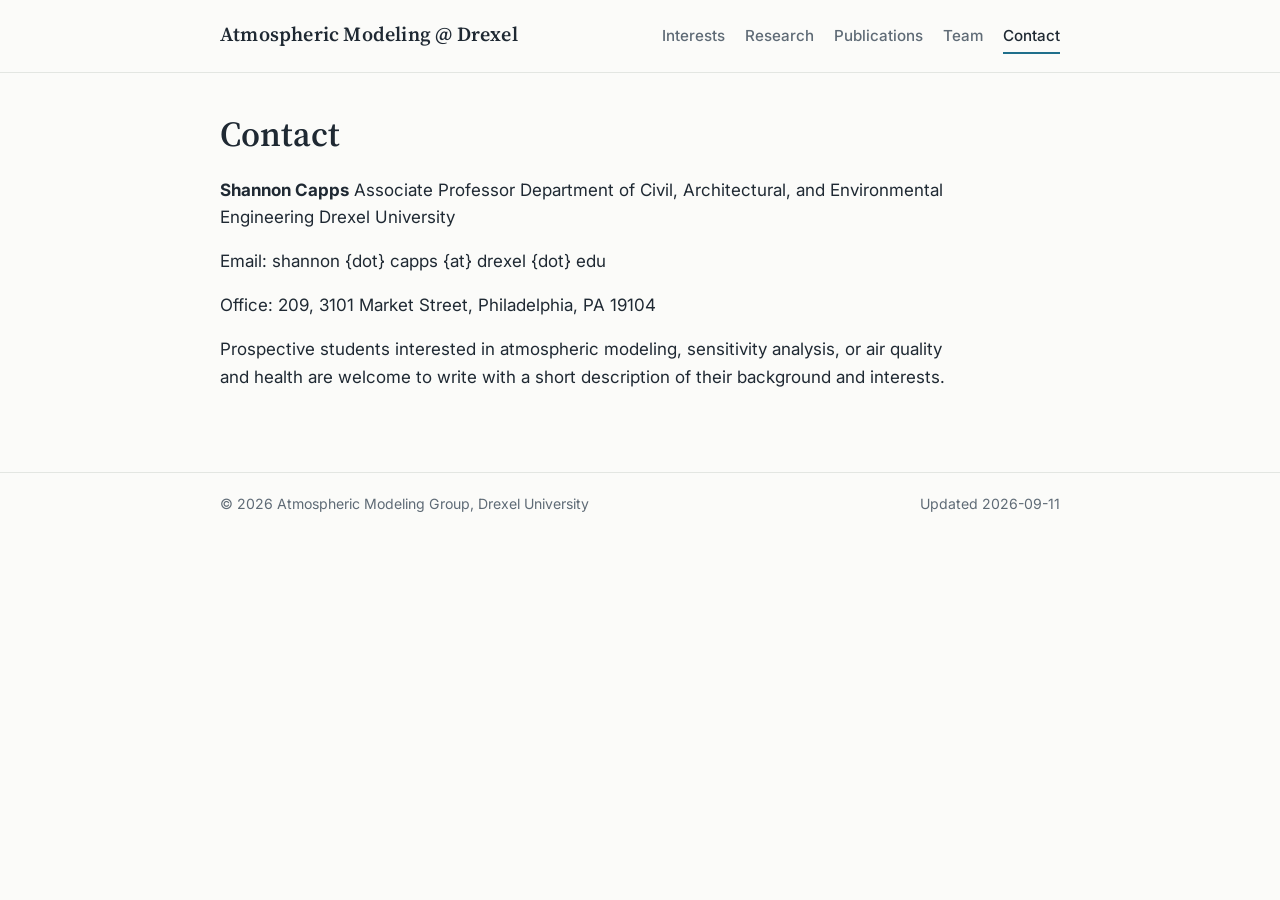
==== docs/contact.html @ 32617deb "Initial site generated from the academic vault" ====
<!doctype html>
<html lang="en">
<head>
<meta charset="utf-8">
<meta name="viewport" content="width=device-width, initial-scale=1">
<title>Contact · Atmospheric Modeling @ Drexel</title>
<meta name="description" content="Mathematical representations of Earth&#x27;s atmosphere, built to inform environmental decisions.">
<link rel="preconnect" href="https://fonts.googleapis.com">
<link href="https://fonts.googleapis.com/css2?family=Source+Serif+4:opsz,wght@8..60,400;8..60,600&family=Inter:wght@400;500;600&display=swap" rel="stylesheet">
<style>
:root {
  --bg: #fbfbf9;
  --fg: #1f2933;
  --muted: #5f6b76;
  --line: #e3e6e2;
  --accent: #1f6f8b;        /* deep sky */
  --accent-soft: #e6f1f5;
  --card: #ffffff;
  --serif: "Source Serif 4", Georgia, "Times New Roman", serif;
  --sans: "Inter", system-ui, -apple-system, "Segoe UI", Helvetica, Arial, sans-serif;
}
@media (prefers-color-scheme: dark) {
  :root {
    --bg: #131a20; --fg: #e6e9ec; --muted: #9aa5b1; --line: #26313b;
    --accent: #7cc4de; --accent-soft: #1b2a33; --card: #182129;
  }
}
* { box-sizing: border-box; }
html { color-scheme: light dark; }
body {
  margin: 0; background: var(--bg); color: var(--fg);
  font-family: var(--sans); font-size: 17px; line-height: 1.6;
  -webkit-font-smoothing: antialiased;
}
.wrap { max-width: 880px; margin: 0 auto; padding-inline: 20px; }
a { color: var(--accent); text-decoration: none; }
a:hover { text-decoration: underline; }

.site-header { border-bottom: 1px solid var(--line); background: var(--bg); }
.site-header .wrap { display: flex; flex-wrap: wrap; align-items: baseline; justify-content: space-between; gap: 8px 24px; padding-block: 18px; }
.brand { font-family: var(--serif); font-size: 1.25rem; font-weight: 600; color: var(--fg); letter-spacing: 0.01em; }
.site-nav { display: flex; flex-wrap: wrap; gap: 4px 20px; font-size: 0.95rem; font-weight: 500; }
.site-nav a { color: var(--muted); padding-block: 4px; border-bottom: 2px solid transparent; }
.site-nav a.active, .site-nav a:hover { color: var(--fg); border-color: var(--accent); text-decoration: none; }

main { padding-block: 40px 64px; }
h1, h2, h3 { font-family: var(--serif); line-height: 1.2; font-weight: 600; margin: 0 0 0.5em; }
h1 { font-size: 2.2rem; margin-bottom: 0.6em; }
h2 { font-size: 1.45rem; margin-top: 2.2em; padding-top: 0.6em; border-top: 1px solid var(--line); }
h3 { font-size: 1.1rem; margin-top: 1.4em; }
.hero h1 { font-size: 2.6rem; margin-bottom: 0.2em; }
.lead { font-size: 1.25rem; color: var(--muted); font-family: var(--serif); margin: 0 0 1.5em; max-width: 40em; }
.prose p { margin: 0 0 1em; max-width: 44em; }
.prose h2:first-child { margin-top: 0.8em; }
.muted { color: var(--muted); }
.meta { color: var(--muted); font-size: 0.92rem; }
.tag {
  display: inline-block; font-size: 0.72rem; font-weight: 600; letter-spacing: 0.06em; text-transform: uppercase;
  color: var(--accent); background: var(--accent-soft); padding: 2px 8px; border-radius: 999px; margin-right: 6px; vertical-align: middle;
}

ol.pubs, ul.list, ul.news { padding-left: 0; margin: 0 0 1.5em; list-style: none; }
ol.pubs li, ul.list li, ul.news li { padding: 10px 0; border-bottom: 1px solid var(--line); }
ol.pubs li:last-child, ul.list li:last-child, ul.news li:last-child { border-bottom: 0; }
ol.pubs li a, ul.list li a { white-space: nowrap; }

.card { background: var(--card); border: 1px solid var(--line); border-radius: 10px; padding: 18px 20px; margin: 14px 0; }
.card h3 { margin-top: 0; }
.card .prose p { margin-bottom: 0.5em; }
.grid { display: grid; grid-template-columns: repeat(auto-fill, minmax(260px, 1fr)); gap: 14px; }
.grid .card { margin: 0; }
.person .role { margin: 0 0 4px; font-weight: 500; }
.person .muted { margin: 0 0 4px; font-size: 0.95rem; }

.site-footer { border-top: 1px solid var(--line); font-size: 0.88rem; color: var(--muted); }
.site-footer .wrap { display: flex; flex-wrap: wrap; justify-content: space-between; gap: 8px; padding-block: 20px; }

@media (max-width: 600px) {
  body { font-size: 16px; }
  h1 { font-size: 1.8rem; }
  .hero h1 { font-size: 2rem; }
  .lead { font-size: 1.1rem; }
}

</style>
</head>
<body>
<header class="site-header">
  <div class="wrap">
    <a class="brand" href="index.html">Atmospheric Modeling @ Drexel</a>
    <nav class="site-nav"><a href="index.html">Interests</a><a href="research.html">Research</a><a href="publications.html">Publications</a><a href="team.html">Team</a><a href="contact.html" class=active>Contact</a></nav>
  </div>
</header>
<main class="wrap">
<h1>Contact</h1><section class="prose"><p><strong>Shannon Capps</strong>
Associate Professor
Department of Civil, Architectural, and Environmental Engineering
Drexel University</p>
<p>Email: shannon {dot} capps {at} drexel {dot} edu</p>
<p>Office: 209, 3101 Market Street, Philadelphia, PA 19104</p>
<p>Prospective students interested in atmospheric modeling, sensitivity analysis, or air quality and health are welcome to write with a short description of their background and interests.</p></section>
</main>
<footer class="site-footer">
  <div class="wrap">
    <span>© 2026 Atmospheric Modeling Group, Drexel University</span>
    <span class="muted">Updated 2026-09-11</span>
  </div>
</footer>
</body>
</html>
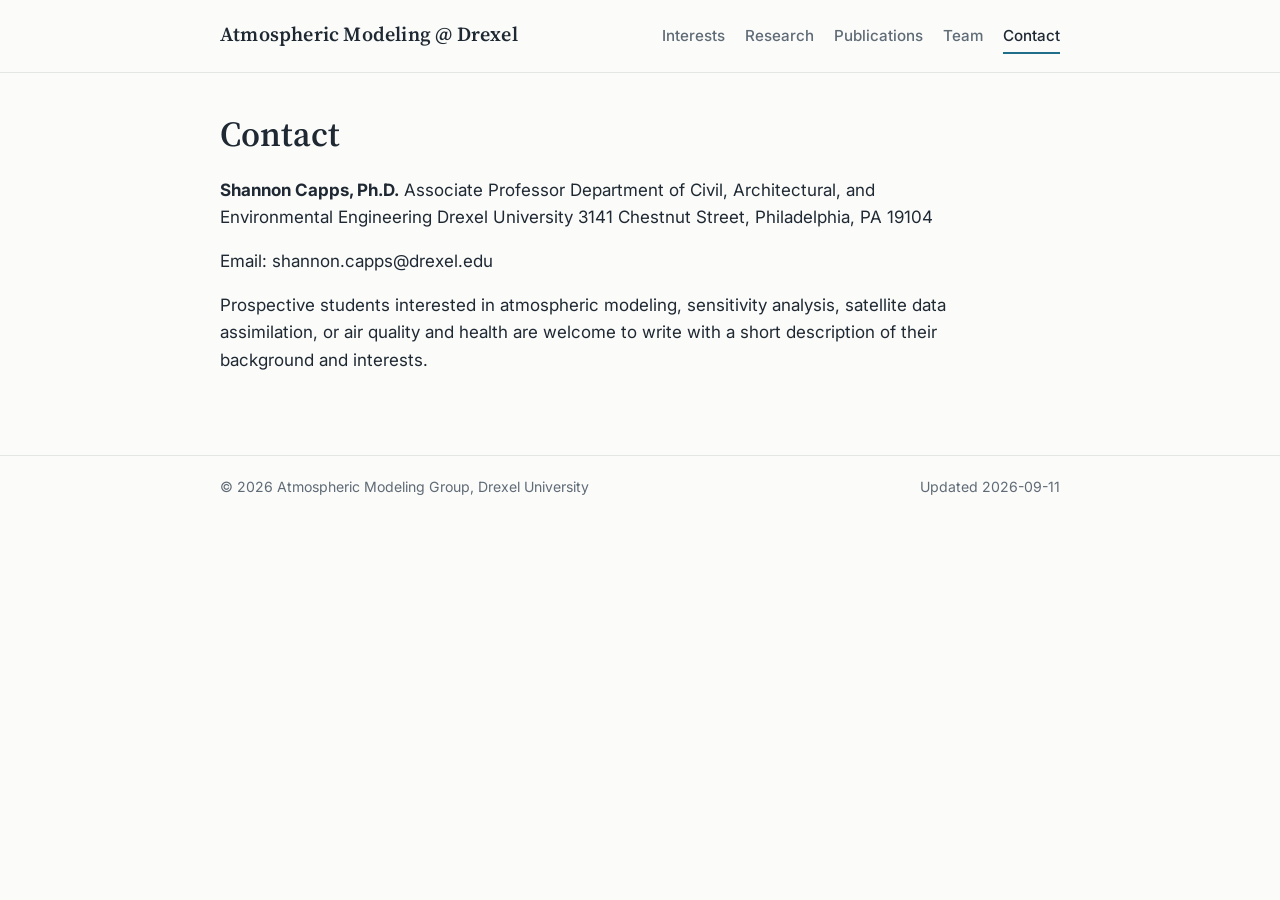
==== commit 5cc70cb9: "Add the full body of work from the CV as legacy content; PI photo and bio" ====
--- a/docs/contact.html
+++ b/docs/contact.html
@@ -72,6 +72,10 @@
 .person .role { margin: 0 0 4px; font-weight: 500; }
 .person .muted { margin: 0 0 4px; font-size: 0.95rem; }
 
+.pi { display: flex; gap: 20px; align-items: flex-start; flex-wrap: wrap; }
+.pi .photo { width: 160px; height: 160px; object-fit: cover; border-radius: 10px; flex: none; }
+.pi .card { flex: 1 1 280px; }
+
 .site-footer { border-top: 1px solid var(--line); font-size: 0.88rem; color: var(--muted); }
 .site-footer .wrap { display: flex; flex-wrap: wrap; justify-content: space-between; gap: 8px; padding-block: 20px; }
 
@@ -92,13 +96,13 @@
   </div>
 </header>
 <main class="wrap">
-<h1>Contact</h1><section class="prose"><p><strong>Shannon Capps</strong>
+<h1>Contact</h1><section class="prose"><p><strong>Shannon Capps, Ph.D.</strong>
 Associate Professor
 Department of Civil, Architectural, and Environmental Engineering
-Drexel University</p>
-<p>Email: shannon {dot} capps {at} drexel {dot} edu</p>
-<p>Office: 209, 3101 Market Street, Philadelphia, PA 19104</p>
-<p>Prospective students interested in atmospheric modeling, sensitivity analysis, or air quality and health are welcome to write with a short description of their background and interests.</p></section>
+Drexel University
+3141 Chestnut Street, Philadelphia, PA 19104</p>
+<p>Email: shannon.capps@drexel.edu</p>
+<p>Prospective students interested in atmospheric modeling, sensitivity analysis, satellite data assimilation, or air quality and health are welcome to write with a short description of their background and interests.</p></section>
 </main>
 <footer class="site-footer">
   <div class="wrap">
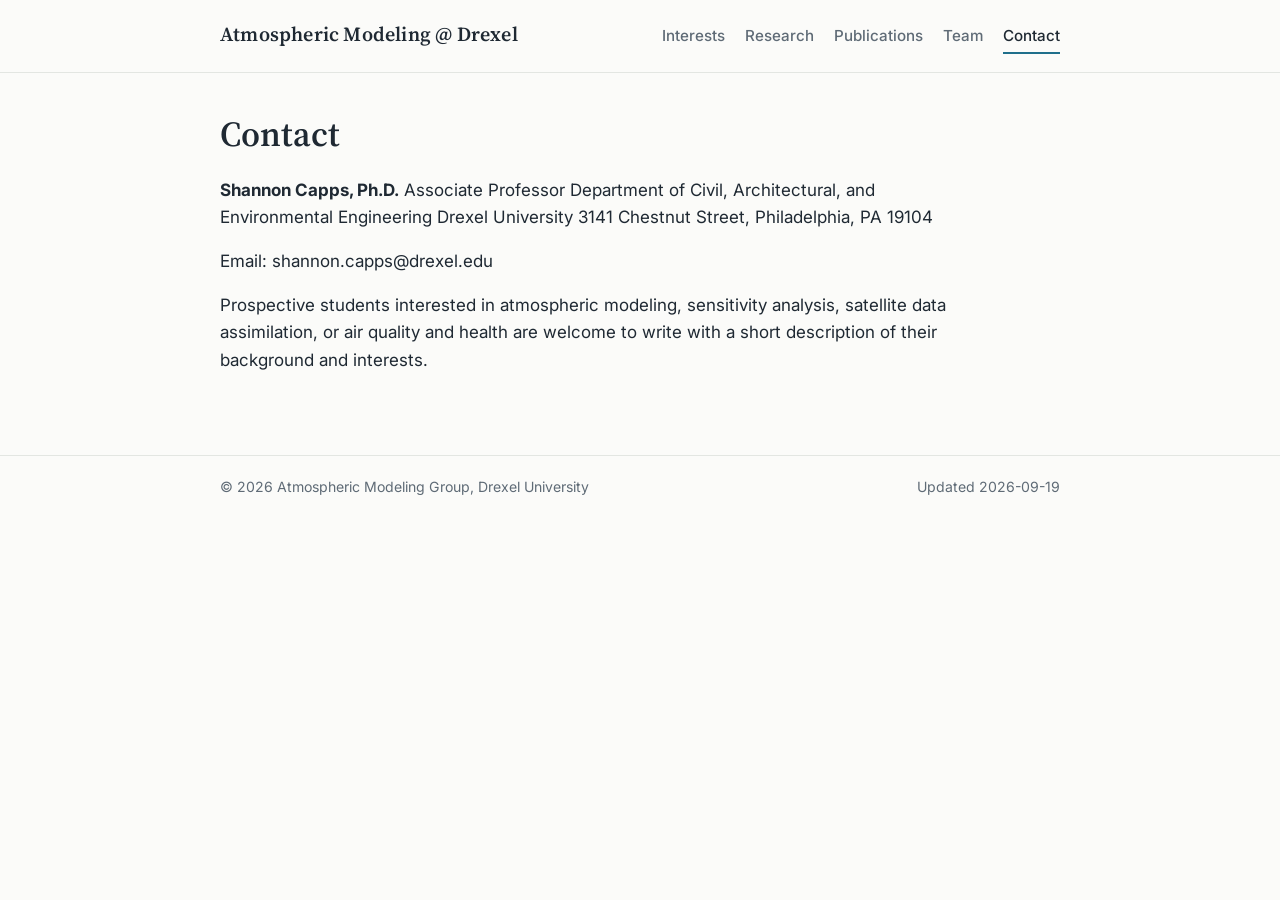
==== commit eba343ca: "New headshot; serve from github.io instead of modelingair.com" ====
--- a/docs/contact.html
+++ b/docs/contact.html
@@ -107,7 +107,7 @@
 <footer class="site-footer">
   <div class="wrap">
     <span>© 2026 Atmospheric Modeling Group, Drexel University</span>
-    <span class="muted">Updated 2026-09-11</span>
+    <span class="muted">Updated 2026-09-19</span>
   </div>
 </footer>
 </body>
